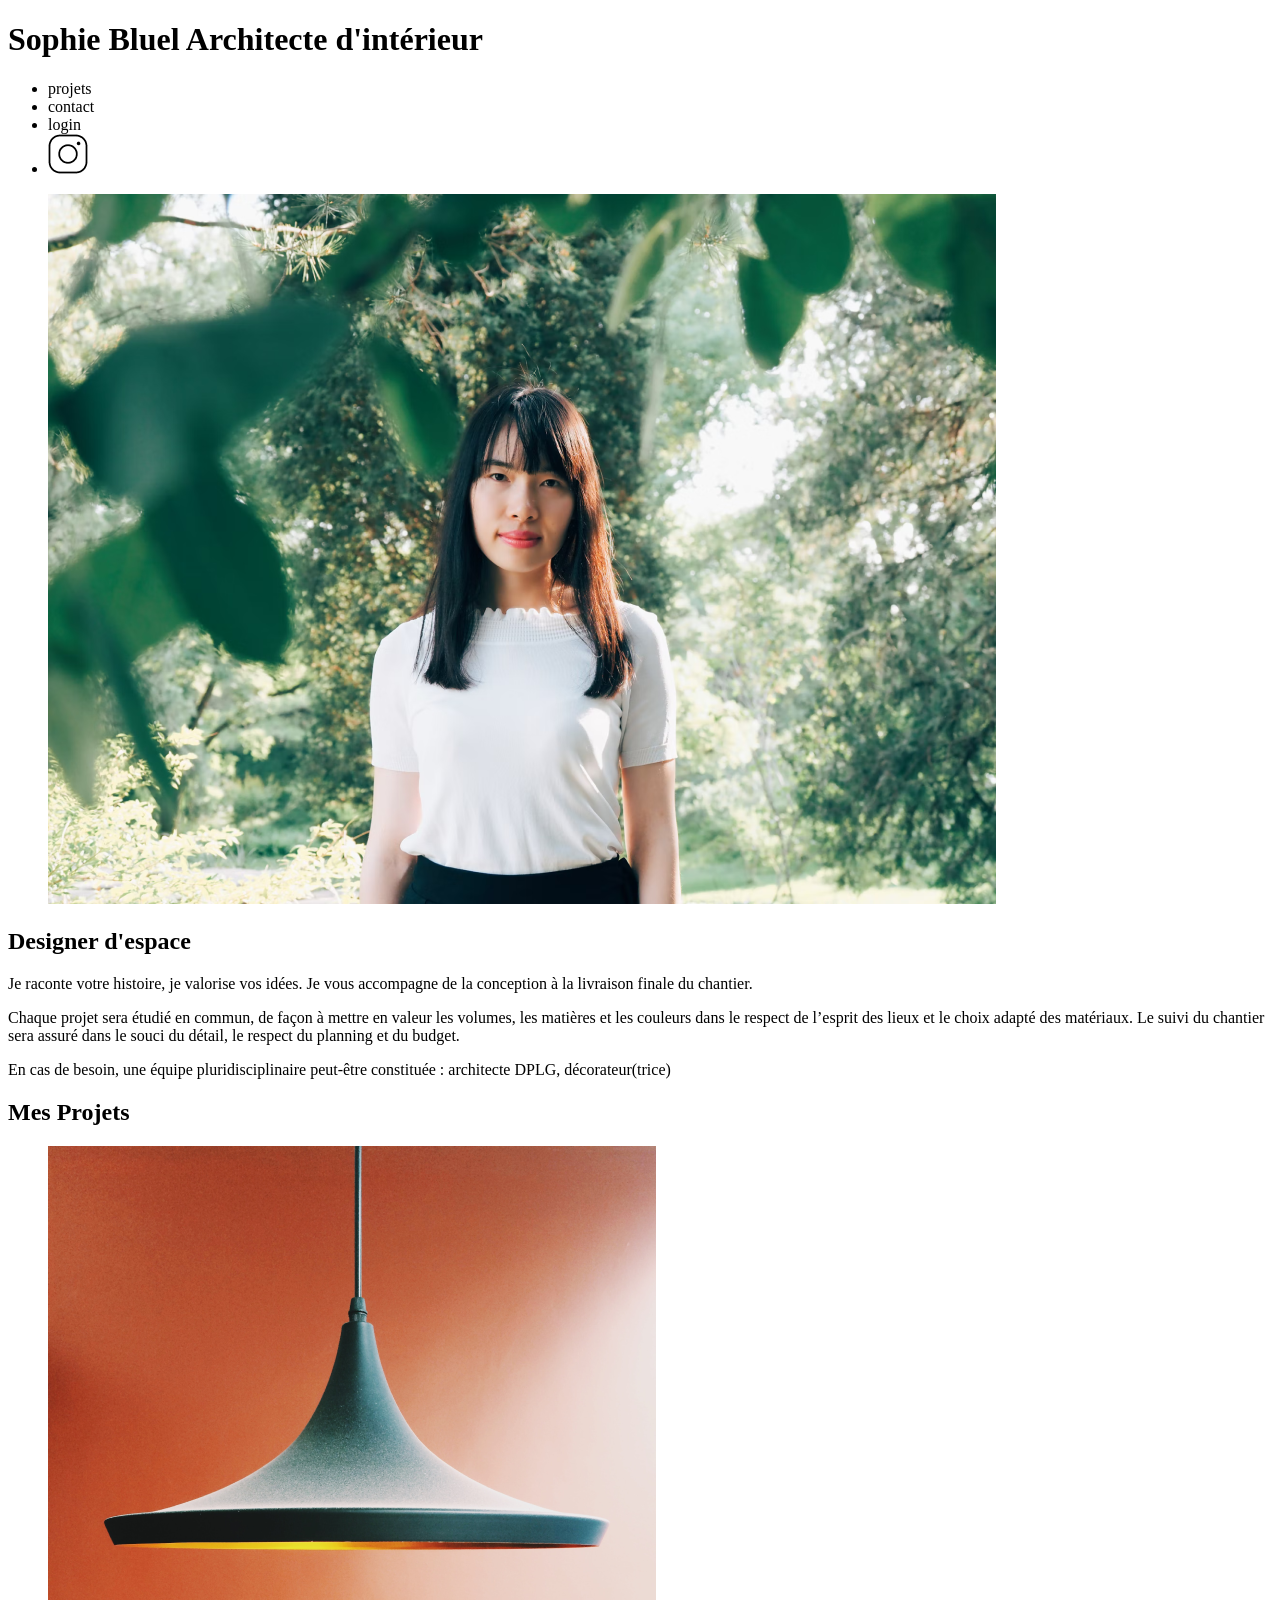
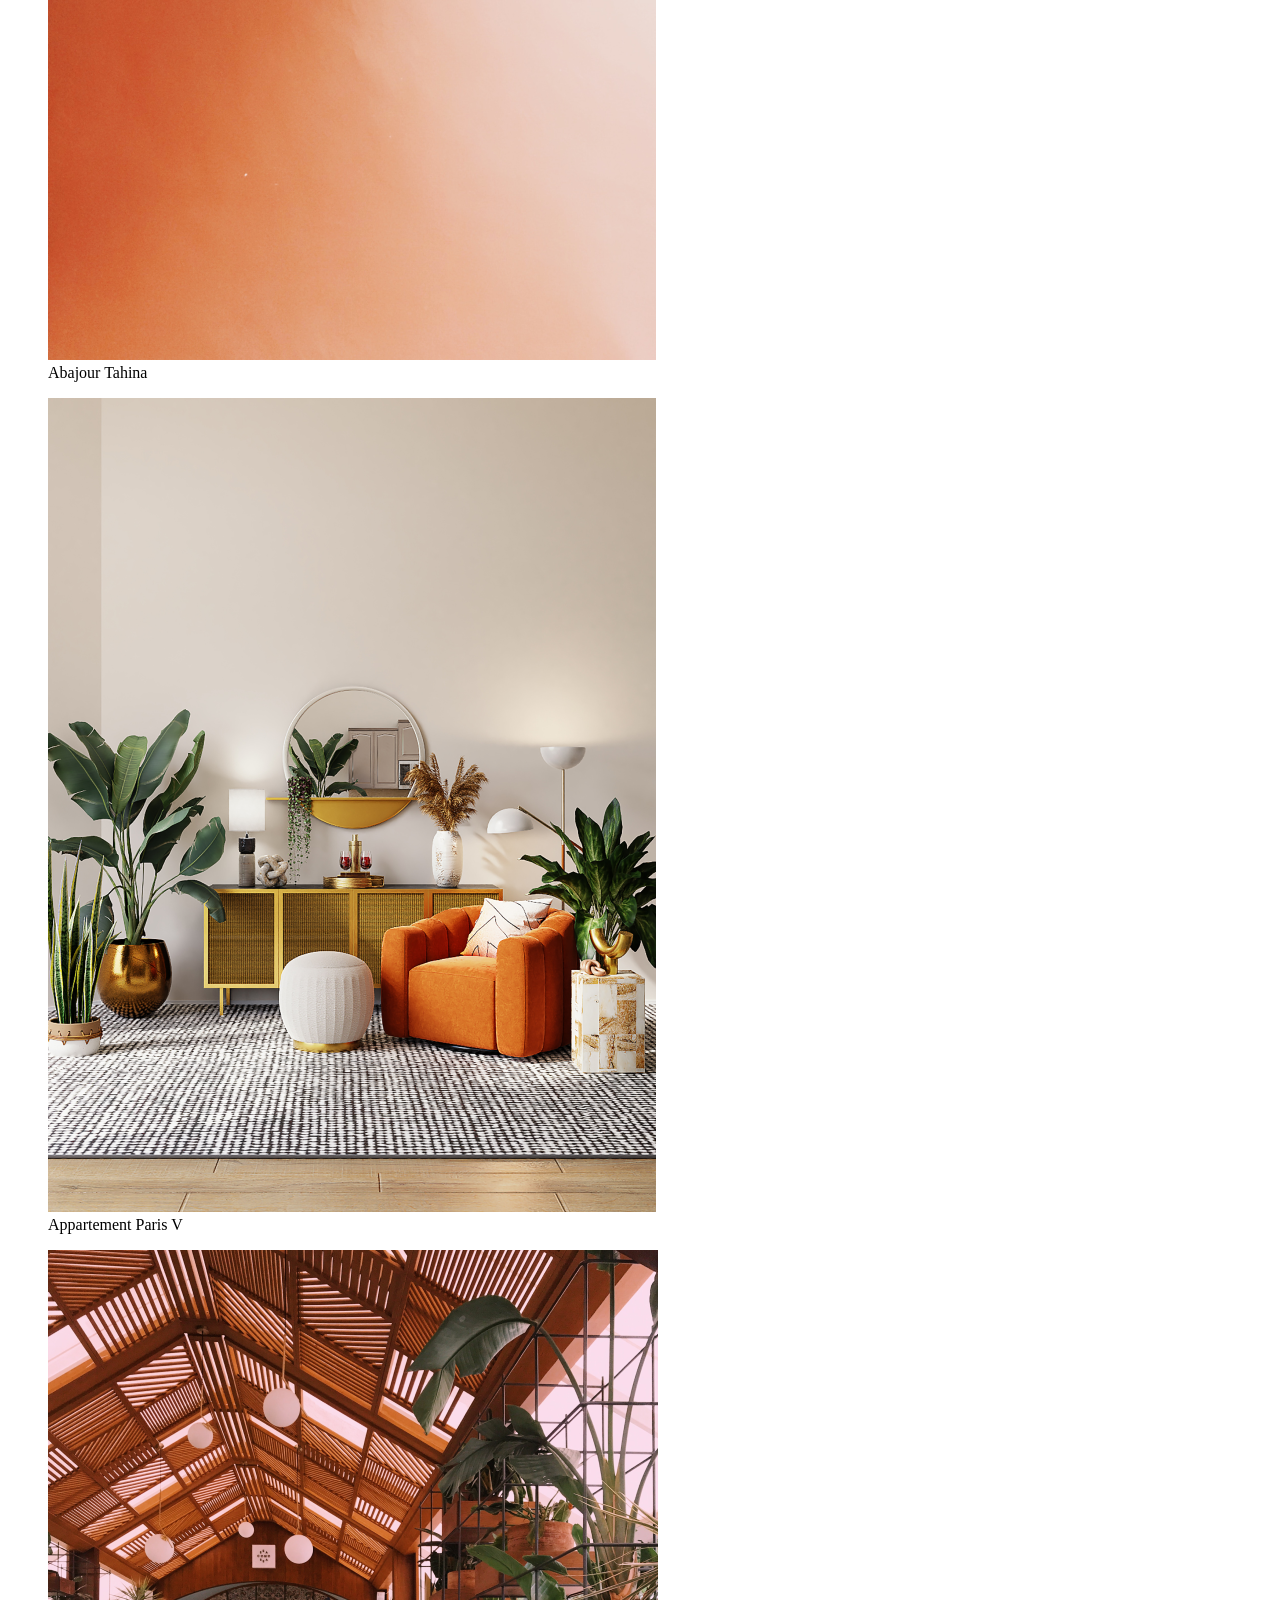
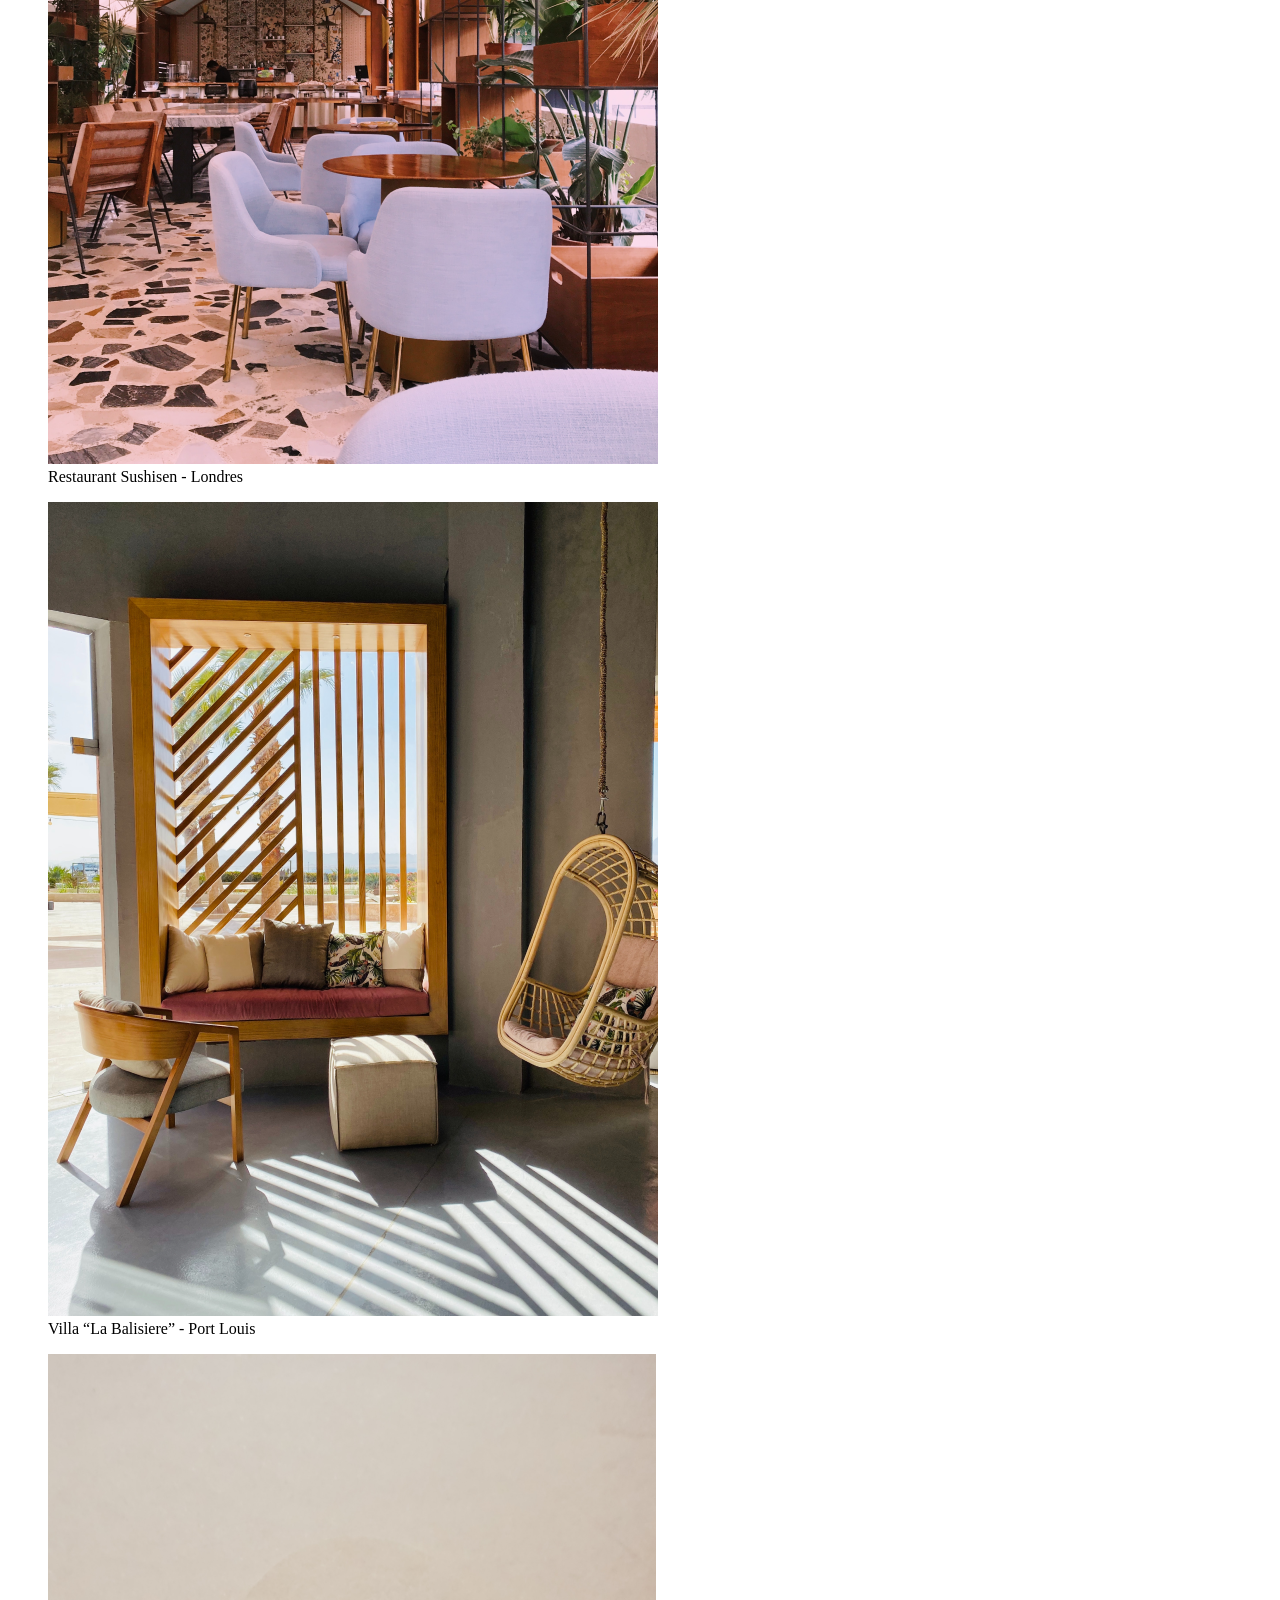
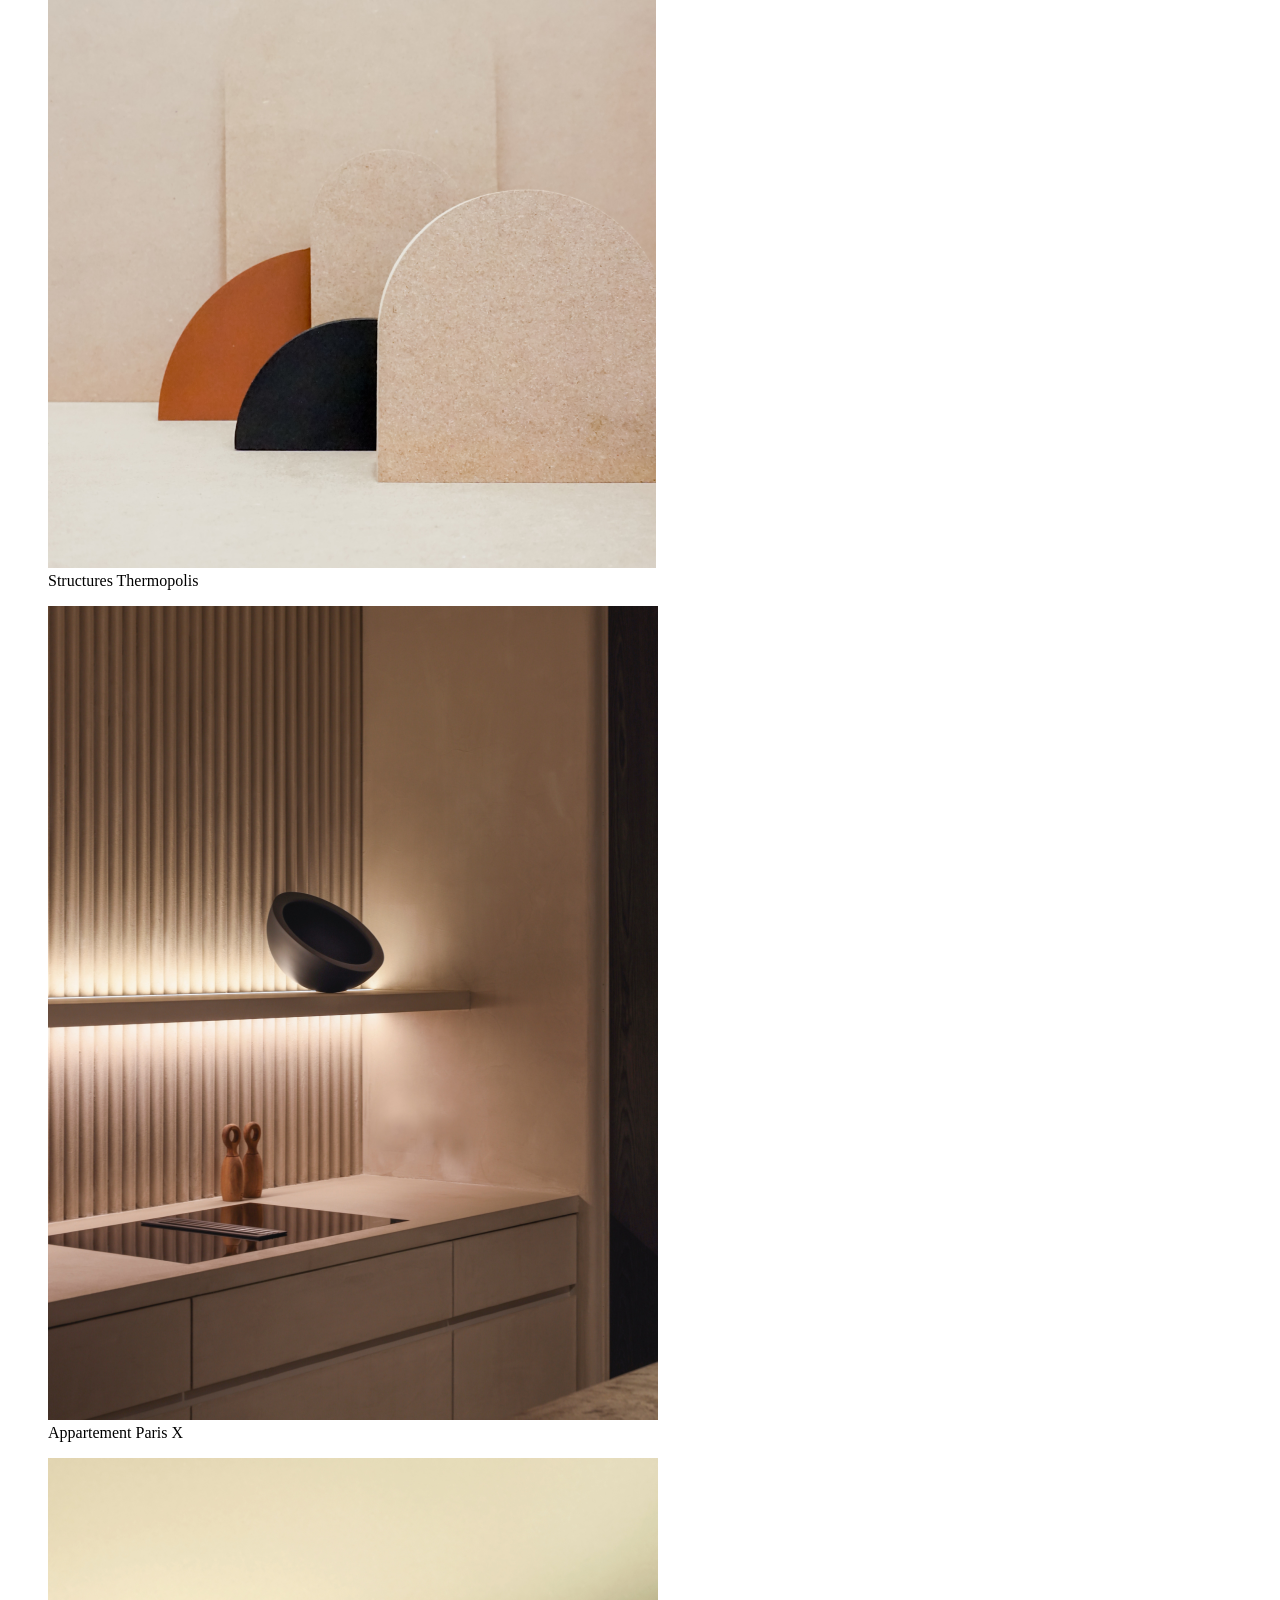
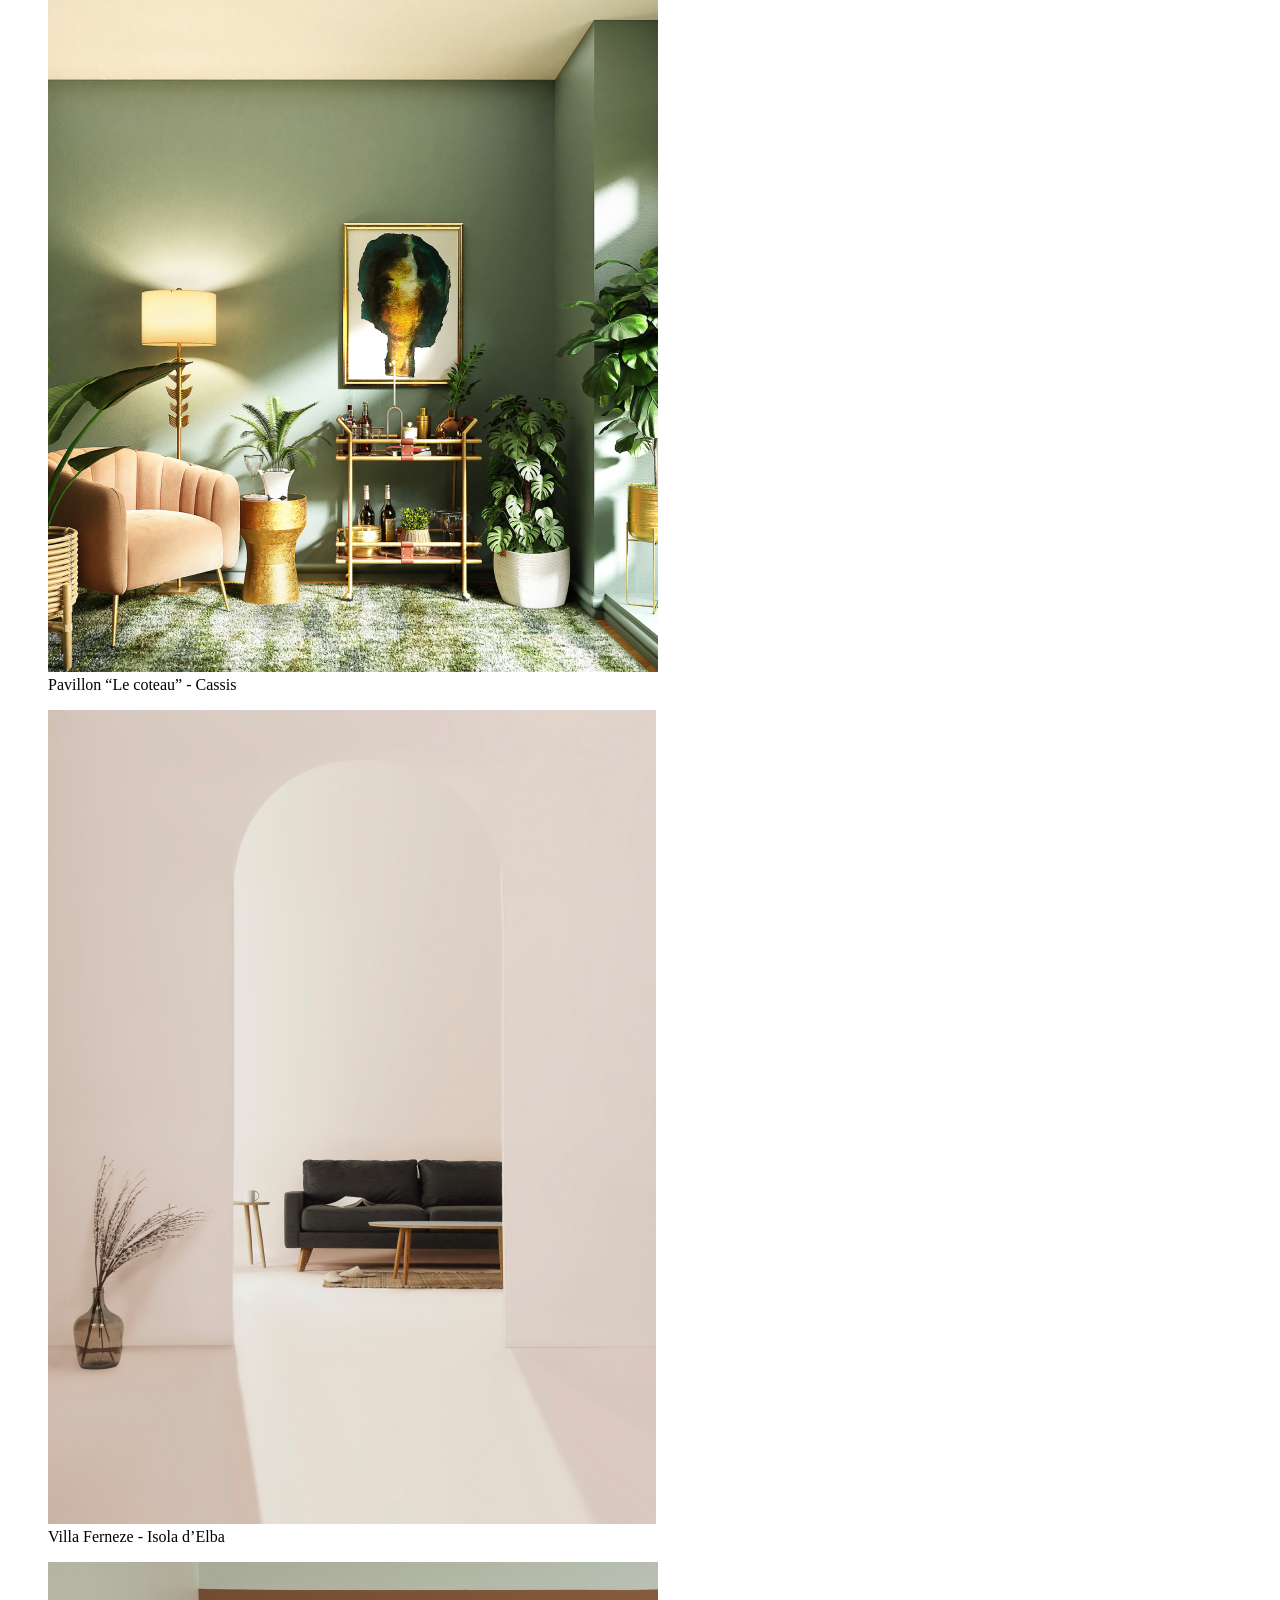
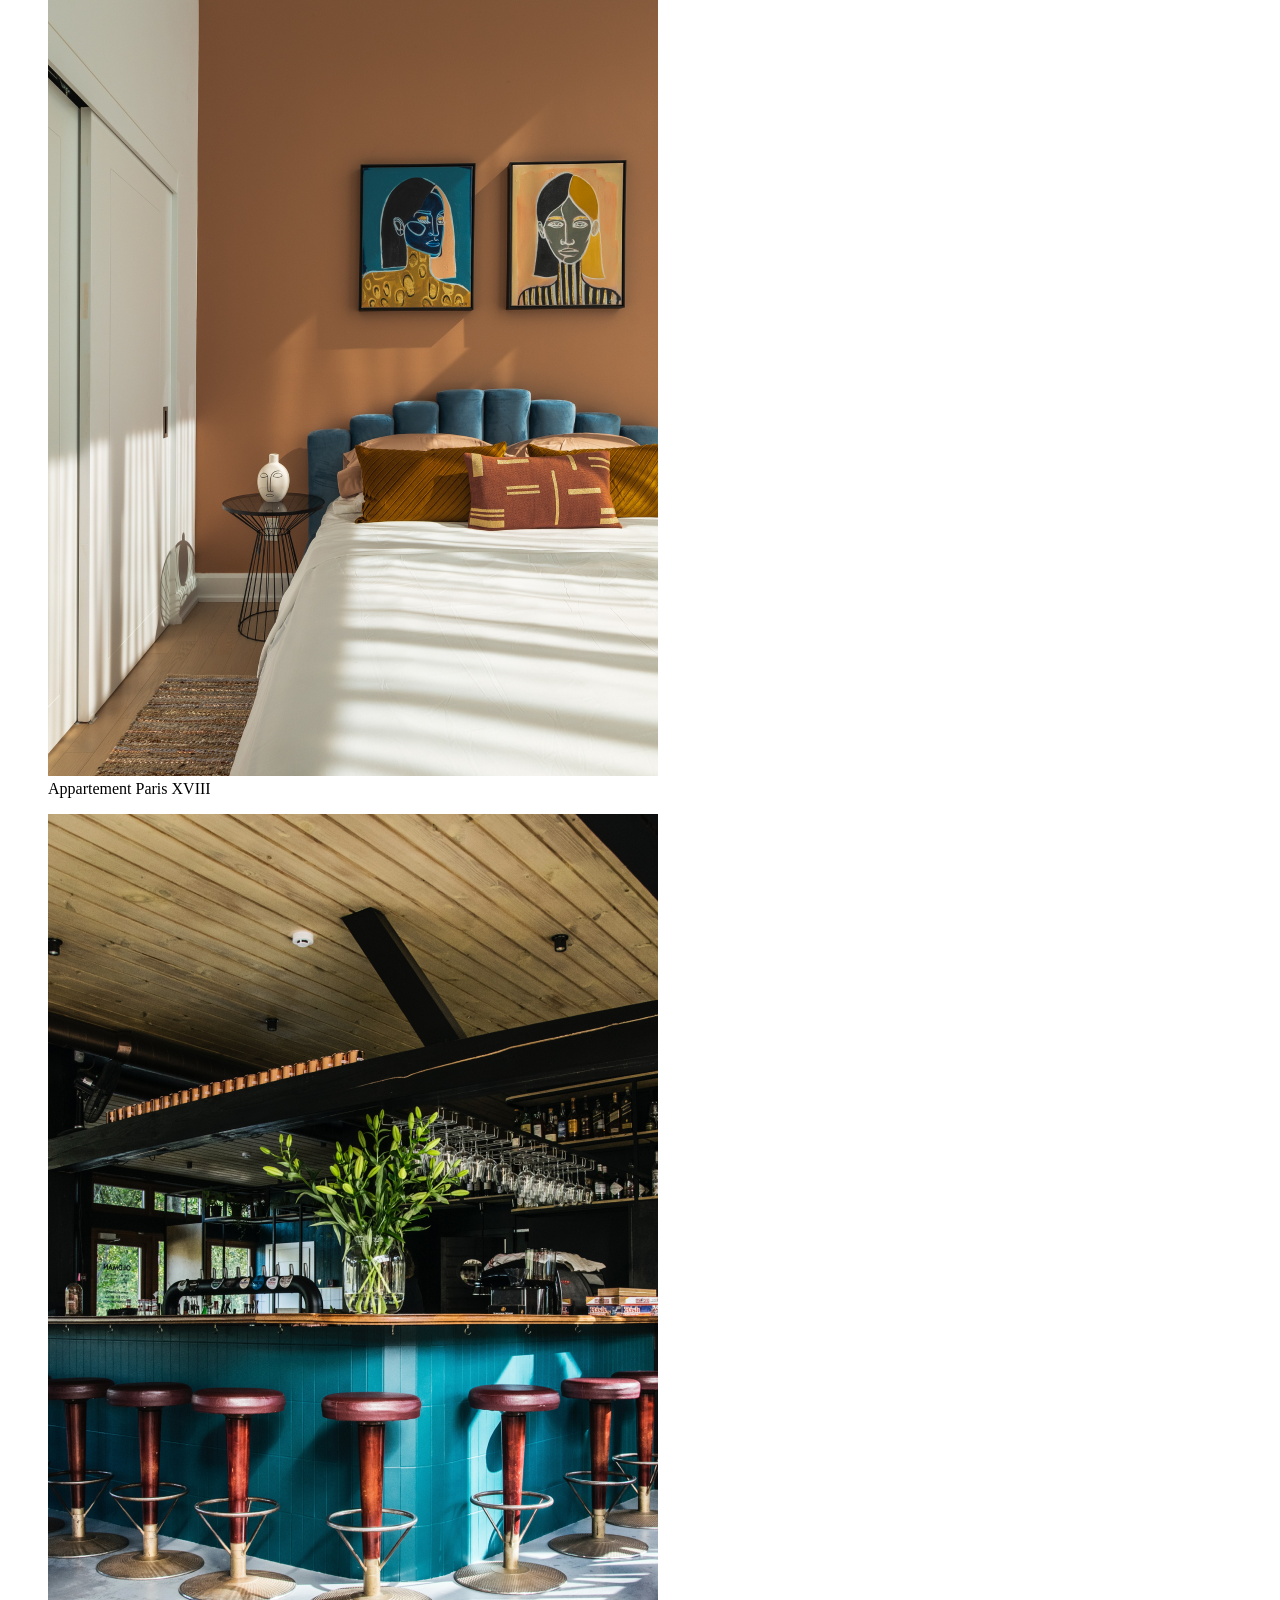
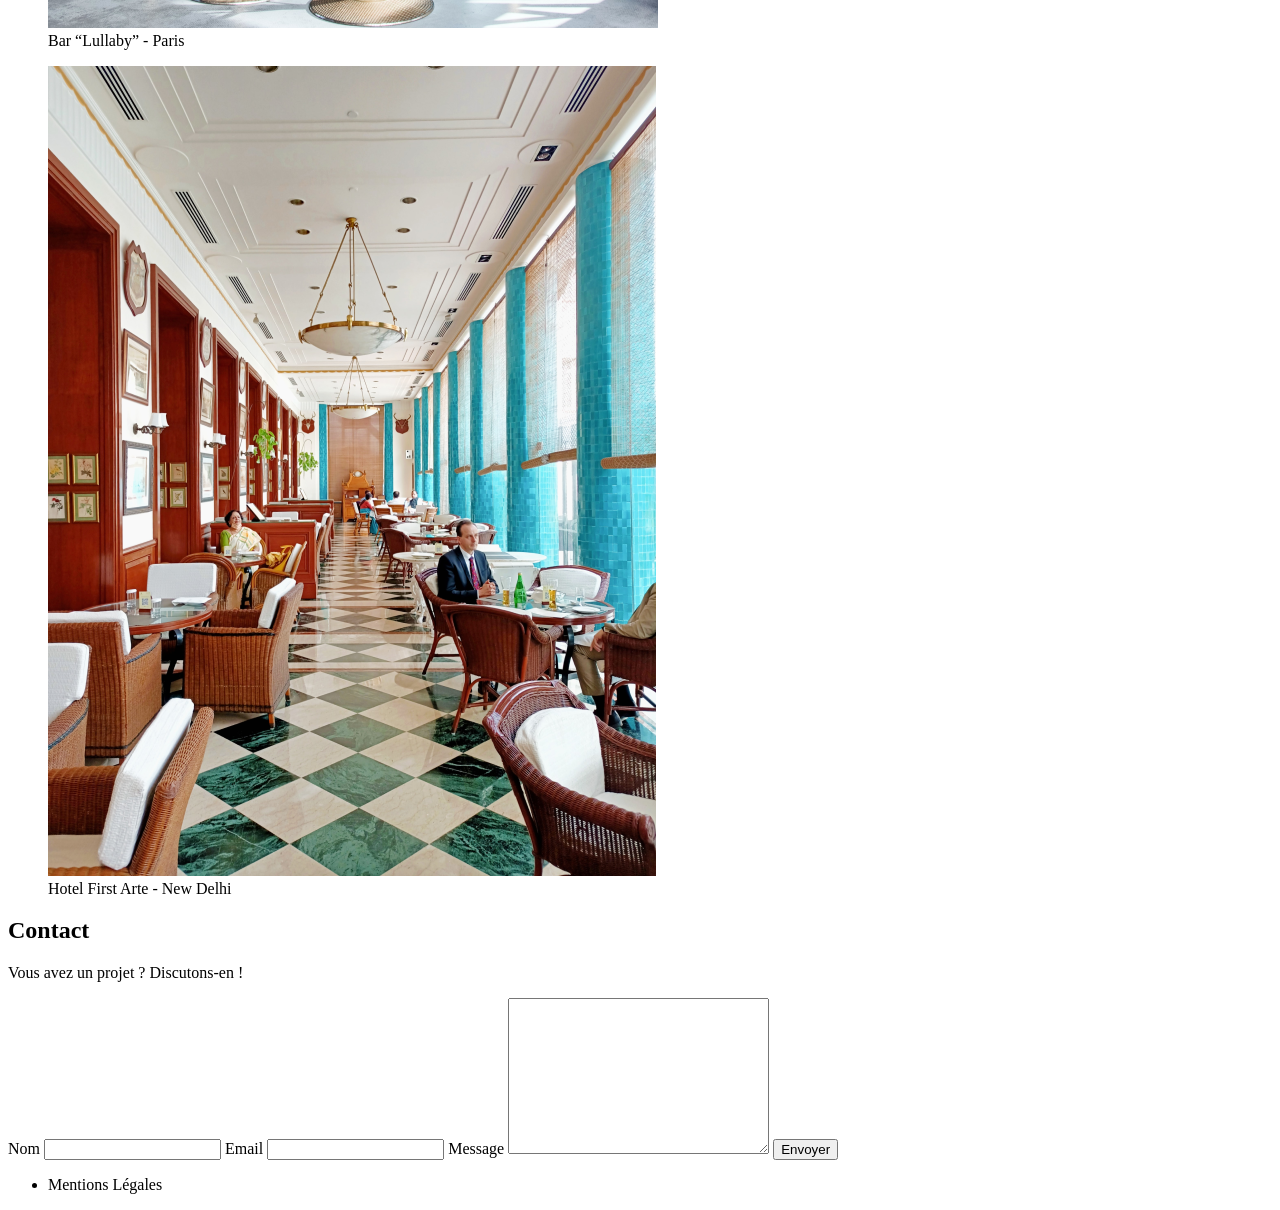
==== FrontEnd/index.html @ 72971ce8 "Added base folder" ====
<!DOCTYPE html>
<html lang="fr">
<head>
	<meta charset="UTF-8">
	<title>Sophie Bluel - Architecte d'intérieur</title>
	<meta name="viewport" content="width=device-width, initial-scale=1.0">
	<link rel="preconnect" href="https://fonts.googleapis.com">
	<link rel="preconnect" href="https://fonts.gstatic.com" crossorigin>
	<link href="https://fonts.googleapis.com/css2?family=Syne:wght@700;800&family=Work+Sans&display=swap" rel="stylesheet">
	<meta name="description" content="">
	<link rel="stylesheet" href="./assets/style.css">
</head>
<body>
<header>
	<h1>Sophie Bluel <span>Architecte d'intérieur</span></h1>
	<nav>
		<ul>
			<li>projets</li>
			<li>contact</li>
			<li>login</li>
			<li><img src="./assets/icons/instagram.png" alt="Instagram"></li>
		</ul>
	</nav>
</header>
<main>
	<section id="introduction">
		<figure>
			<img src="./assets/images/sophie-bluel.png" alt="">
		</figure>
		<article>
			<h2>Designer d'espace</h2>
			<p>Je raconte votre histoire, je valorise vos idées. Je vous accompagne de la conception à la livraison finale du chantier.</p>
			<p>Chaque projet sera étudié en commun, de façon à mettre en valeur les volumes, les matières et les couleurs dans le respect de l’esprit des lieux et le choix adapté des matériaux. Le suivi du chantier sera assuré dans le souci du détail, le respect du planning et du budget.</p>
			<p>En cas de besoin, une équipe pluridisciplinaire peut-être constituée : architecte DPLG, décorateur(trice)</p>
		</article>
	</section>
	<section id="portfolio">
		<h2>Mes Projets</h2>
		<div class="gallery">
			<figure>
				<img src="assets/images/abajour-tahina.png" alt="Abajour Tahina">
				<figcaption>Abajour Tahina</figcaption>
			</figure>
			<figure>
				<img src="assets/images/appartement-paris-v.png" alt="Appartement Paris V">
				<figcaption>Appartement Paris V</figcaption>
			</figure>
			<figure>
				<img src="assets/images/restaurant-sushisen-londres.png" alt="Restaurant Sushisen - Londres">
				<figcaption>Restaurant Sushisen - Londres</figcaption>
			</figure>
			<figure>
				<img src="assets/images/la-balisiere.png" alt="Villa “La Balisiere” - Port Louis">
				<figcaption>Villa “La Balisiere” - Port Louis</figcaption>
			</figure>
			<figure>
				<img src="assets/images/structures-thermopolis.png" alt="Structures Thermopolis">
				<figcaption>Structures Thermopolis</figcaption>
			</figure>
			<figure>
				<img src="assets/images/appartement-paris-x.png" alt="Appartement Paris X">
				<figcaption>Appartement Paris X</figcaption>
			</figure>
			<figure>
				<img src="assets/images/le-coteau-cassis.png" alt="Pavillon “Le coteau” - Cassis">
				<figcaption>Pavillon “Le coteau” - Cassis</figcaption>
			</figure>
			<figure>
				<img src="assets/images/villa-ferneze.png" alt="Villa Ferneze - Isola d’Elba">
				<figcaption>Villa Ferneze - Isola d’Elba</figcaption>
			</figure>
			<figure>
				<img src="assets/images/appartement-paris-xviii.png" alt="Appartement Paris XVIII">
				<figcaption>Appartement Paris XVIII</figcaption>
			</figure>
			<figure>
				<img src="assets/images/bar-lullaby-paris.png" alt="Bar “Lullaby” - Paris">
				<figcaption>Bar “Lullaby” - Paris</figcaption>
			</figure>
			<figure>
				<img src="assets/images/hotel-first-arte-new-delhi.png" alt="Hotel First Arte - New Delhi">
				<figcaption>Hotel First Arte - New Delhi</figcaption>
			</figure>
		</div>
	</section>
	<section id="contact">
		<h2>Contact</h2>
		<p>Vous avez un projet ? Discutons-en !</p>
		<form action="#" method="post">
			<label for="name">Nom</label>
			<input type="text" name="name" id="name">
			<label for="email">Email</label>
			<input type="email" name="email" id="email">
			<label for="message">Message</label>
			<textarea name="message" id="message" cols="30" rows="10"></textarea>
			<input type="submit" value="Envoyer">
		</form>
	</section>
</main>

<footer>
	<nav>
		<ul>
			<li>Mentions Légales</li>
		</ul>
	</nav>
</footer>
</body>
</html>
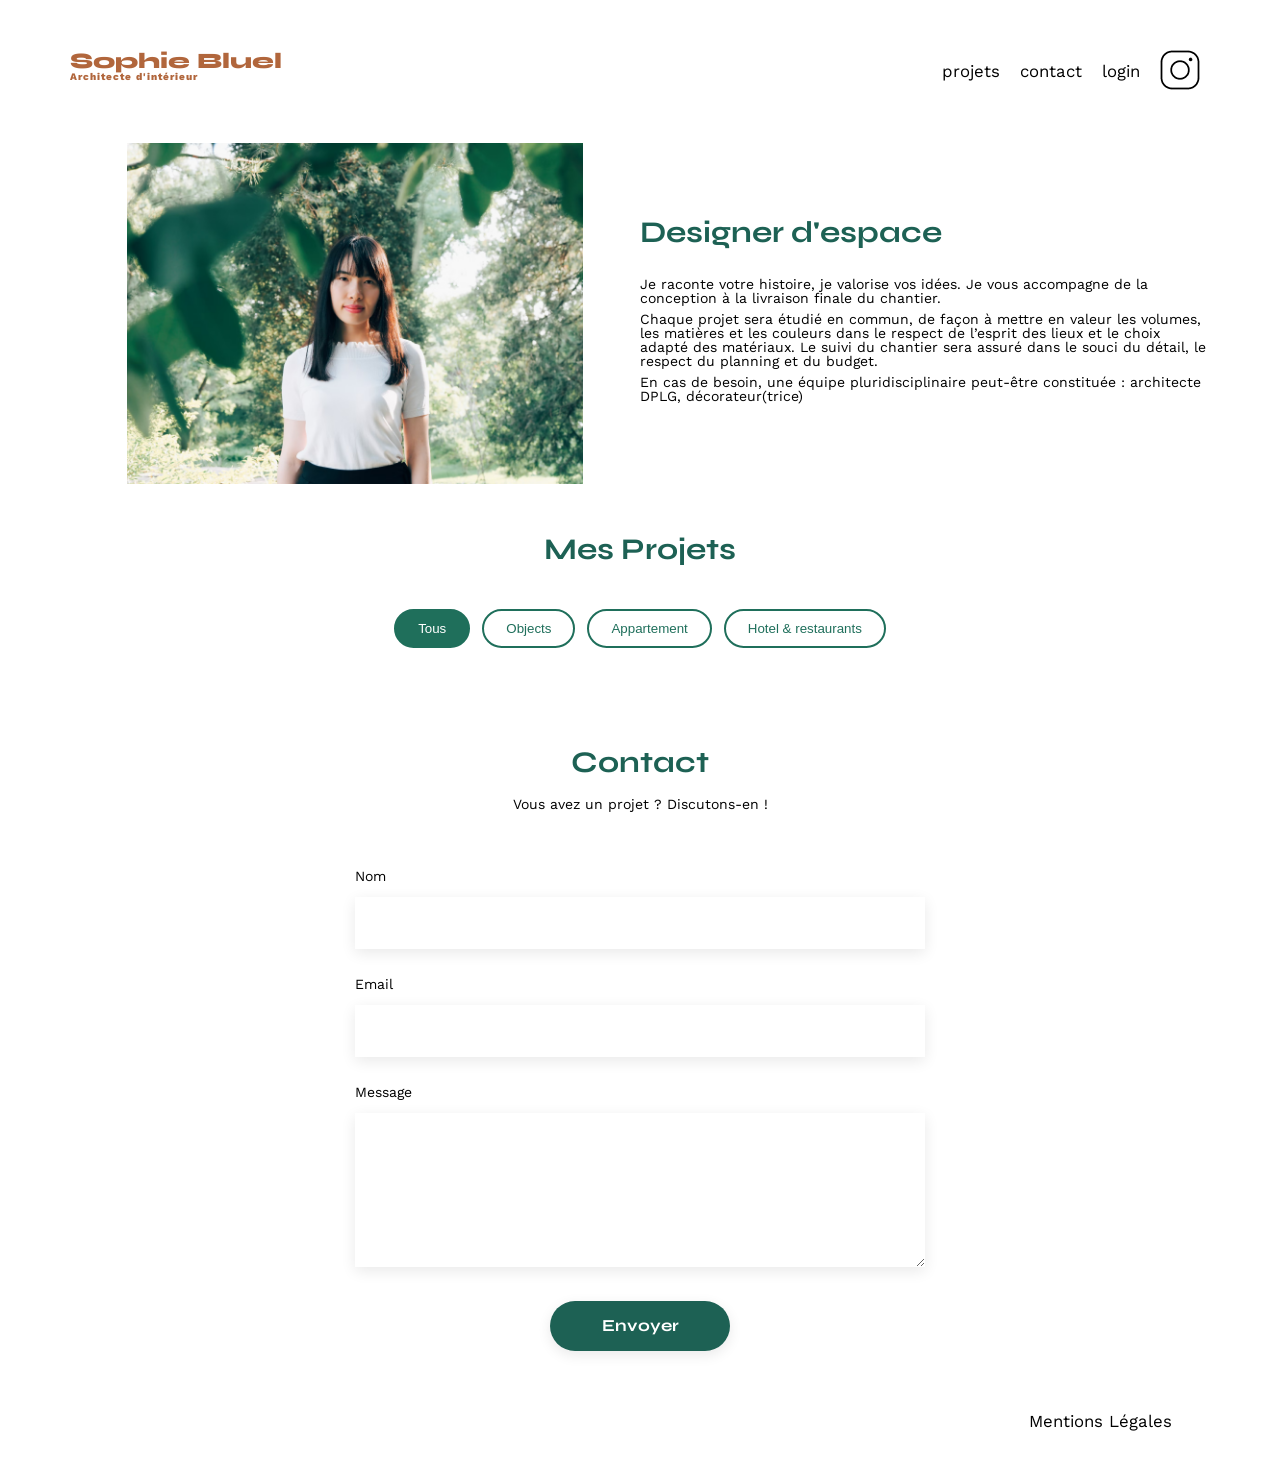
==== commit 0b8e6e3d: "Removed static projects" ====
--- a/FrontEnd/index.html
+++ b/FrontEnd/index.html
@@ -36,52 +36,13 @@
 	</section>
 	<section id="portfolio">
 		<h2>Mes Projets</h2>
-		<div class="gallery">
-			<figure>
-				<img src="assets/images/abajour-tahina.png" alt="Abajour Tahina">
-				<figcaption>Abajour Tahina</figcaption>
-			</figure>
-			<figure>
-				<img src="assets/images/appartement-paris-v.png" alt="Appartement Paris V">
-				<figcaption>Appartement Paris V</figcaption>
-			</figure>
-			<figure>
-				<img src="assets/images/restaurant-sushisen-londres.png" alt="Restaurant Sushisen - Londres">
-				<figcaption>Restaurant Sushisen - Londres</figcaption>
-			</figure>
-			<figure>
-				<img src="assets/images/la-balisiere.png" alt="Villa “La Balisiere” - Port Louis">
-				<figcaption>Villa “La Balisiere” - Port Louis</figcaption>
-			</figure>
-			<figure>
-				<img src="assets/images/structures-thermopolis.png" alt="Structures Thermopolis">
-				<figcaption>Structures Thermopolis</figcaption>
-			</figure>
-			<figure>
-				<img src="assets/images/appartement-paris-x.png" alt="Appartement Paris X">
-				<figcaption>Appartement Paris X</figcaption>
-			</figure>
-			<figure>
-				<img src="assets/images/le-coteau-cassis.png" alt="Pavillon “Le coteau” - Cassis">
-				<figcaption>Pavillon “Le coteau” - Cassis</figcaption>
-			</figure>
-			<figure>
-				<img src="assets/images/villa-ferneze.png" alt="Villa Ferneze - Isola d’Elba">
-				<figcaption>Villa Ferneze - Isola d’Elba</figcaption>
-			</figure>
-			<figure>
-				<img src="assets/images/appartement-paris-xviii.png" alt="Appartement Paris XVIII">
-				<figcaption>Appartement Paris XVIII</figcaption>
-			</figure>
-			<figure>
-				<img src="assets/images/bar-lullaby-paris.png" alt="Bar “Lullaby” - Paris">
-				<figcaption>Bar “Lullaby” - Paris</figcaption>
-			</figure>
-			<figure>
-				<img src="assets/images/hotel-first-arte-new-delhi.png" alt="Hotel First Arte - New Delhi">
-				<figcaption>Hotel First Arte - New Delhi</figcaption>
-			</figure>
+		<div class="filters">
+			<button class="filter-btn active">Tous</button>
+			<button class="filter-btn">Objects</button>
+			<button class="filter-btn">Appartement</button>
+			<button class="filter-btn">Hotel & restaurants</button>
 		</div>
+		<div class="gallery"></div>
 	</section>
 	<section id="contact">
 		<h2>Contact</h2>
@@ -105,5 +66,6 @@
 		</ul>
 	</nav>
 </footer>
+<script src="main.js"></script>
 </body>
 </html>
--- a/FrontEnd/assets/style.css
+++ b/FrontEnd/assets/style.css
@@ -0,0 +1,217 @@
+/* http://meyerweb.com/eric/tools/css/reset/
+   v2.0 | 20110126
+   License: none (public domain)
+*/
+
+html, body, div, span, applet, object, iframe,
+h1, h2, h3, h4, h5, h6, p, blockquote, pre,
+a, abbr, acronym, address, big, cite, code,
+del, dfn, em, img, ins, kbd, q, s, samp,
+small, strike, strong, sub, sup, tt, var,
+b, u, i, center,
+dl, dt, dd, ol, ul, li,
+fieldset, form, label, legend,
+table, caption, tbody, tfoot, thead, tr, th, td,
+article, aside, canvas, details, embed,
+figure, figcaption, footer, header, hgroup,
+menu, nav, output, ruby, section, summary,
+time, mark, audio, video {
+	margin: 0;
+	padding: 0;
+	border: 0;
+	font-size: 100%;
+	font: inherit;
+	vertical-align: baseline;
+}
+/* HTML5 display-role reset for older browsers */
+article, aside, details, figcaption, figure,
+footer, header, hgroup, menu, nav, section {
+	display: block;
+}
+body {
+	line-height: 1;
+}
+ol, ul {
+	list-style: none;
+}
+blockquote, q {
+	quotes: none;
+}
+blockquote:before, blockquote:after,
+q:before, q:after {
+	content: '';
+	content: none;
+}
+table {
+	border-collapse: collapse;
+	border-spacing: 0;
+}
+/** end reset css**/
+body {
+	max-width: 1140px;
+	margin:auto;
+	font-family: 'Work Sans' ;
+	font-size: 14px;
+}
+header {
+	display: flex;
+	justify-content: space-between;
+	margin: 50px 0
+}
+section {
+	margin: 50px 0
+}
+
+h1{
+	display: flex;
+	flex-direction: column;
+	font-family: 'Syne';
+	font-size: 22px;
+	font-weight: 800;
+	color: #B1663C
+}
+
+h1 > span {
+	font-family: 'Work Sans';
+	font-size:10px;
+	letter-spacing: 0.1em;
+;
+}
+
+h2{
+	font-family: 'Syne';
+	font-weight: 700;
+	font-size: 30px;
+	color: #1D6154
+}
+nav ul {
+	display: flex;
+	align-items: center;
+	list-style-type: none;
+
+}
+nav li {
+	padding: 0 10px;
+	font-size: 1.2em;
+}
+
+li:hover {
+	color: #B1663C;
+}
+#introduction {
+	display: flex;
+	align-items: center;
+}
+#introduction figure {
+	flex: 1
+}
+#introduction img {
+	display: block;
+	margin: auto;
+	width: 80%;
+}
+
+#introduction article {
+	flex: 1
+}
+#introduction h2 {
+	margin-bottom: 1em;
+}
+
+#introduction p {
+	margin-bottom: 0.5em;
+}
+#portfolio h2 {
+	text-align: center;
+	margin-bottom: 1.5em;
+}
+
+.filters {
+	display: flex;
+	gap: 12px;
+	justify-content: center;
+	margin-bottom: 3.5em;
+}
+
+.filter-btn {
+  padding: 10px 22px;
+  border-radius: 999px;
+  border: 2px solid #1f6f5b;
+  background: transparent;
+  color: #1f6f5b;
+  font-weight: 500;
+  cursor: pointer;
+  transition: all 0.25s ease;
+}
+
+.filter-btn:hover {
+  background: #1f6f5b;
+  color: #fff;
+}
+
+.filter-btn.active {
+  background: #1f6f5b;
+  color: #fff;
+}
+
+.gallery {
+	width: 100%;
+	display: grid;
+	grid-template-columns: 1fr 1fr 1fr;
+	grid-column-gap: 20px;
+	grid-row-gap: 20px;
+}
+
+.gallery img {
+	width: 100%;
+
+}
+#contact {
+	width: 50%;
+margin: auto;
+}
+#contact > * {
+	text-align: center;
+
+}
+#contact h2{
+	margin-bottom: 20px;
+}
+#contact form {
+	text-align: left;
+	margin-top:30px;
+	display: flex;
+	flex-direction: column;
+}
+
+#contact input {
+	height: 50px;
+	font-size: 1.2em;
+	border: none;
+	box-shadow: 0px 4px 14px rgba(0, 0, 0, 0.09);
+}
+#contact label {
+	margin: 2em 0 1em 0;
+}
+#contact textarea {
+	border: none;
+	box-shadow: 0px 4px 14px rgba(0, 0, 0, 0.09);
+}
+
+input[type="submit"]{
+	font-family: 'Syne';
+	font-weight: 700;
+	color: white;
+	background-color: #1D6154;
+	margin : 2em auto ;
+	width: 180px;
+	text-align: center;
+	border-radius: 60px ;
+}
+
+footer nav ul {
+	display: flex;
+	justify-content: flex-end;
+	margin: 2em
+}
+
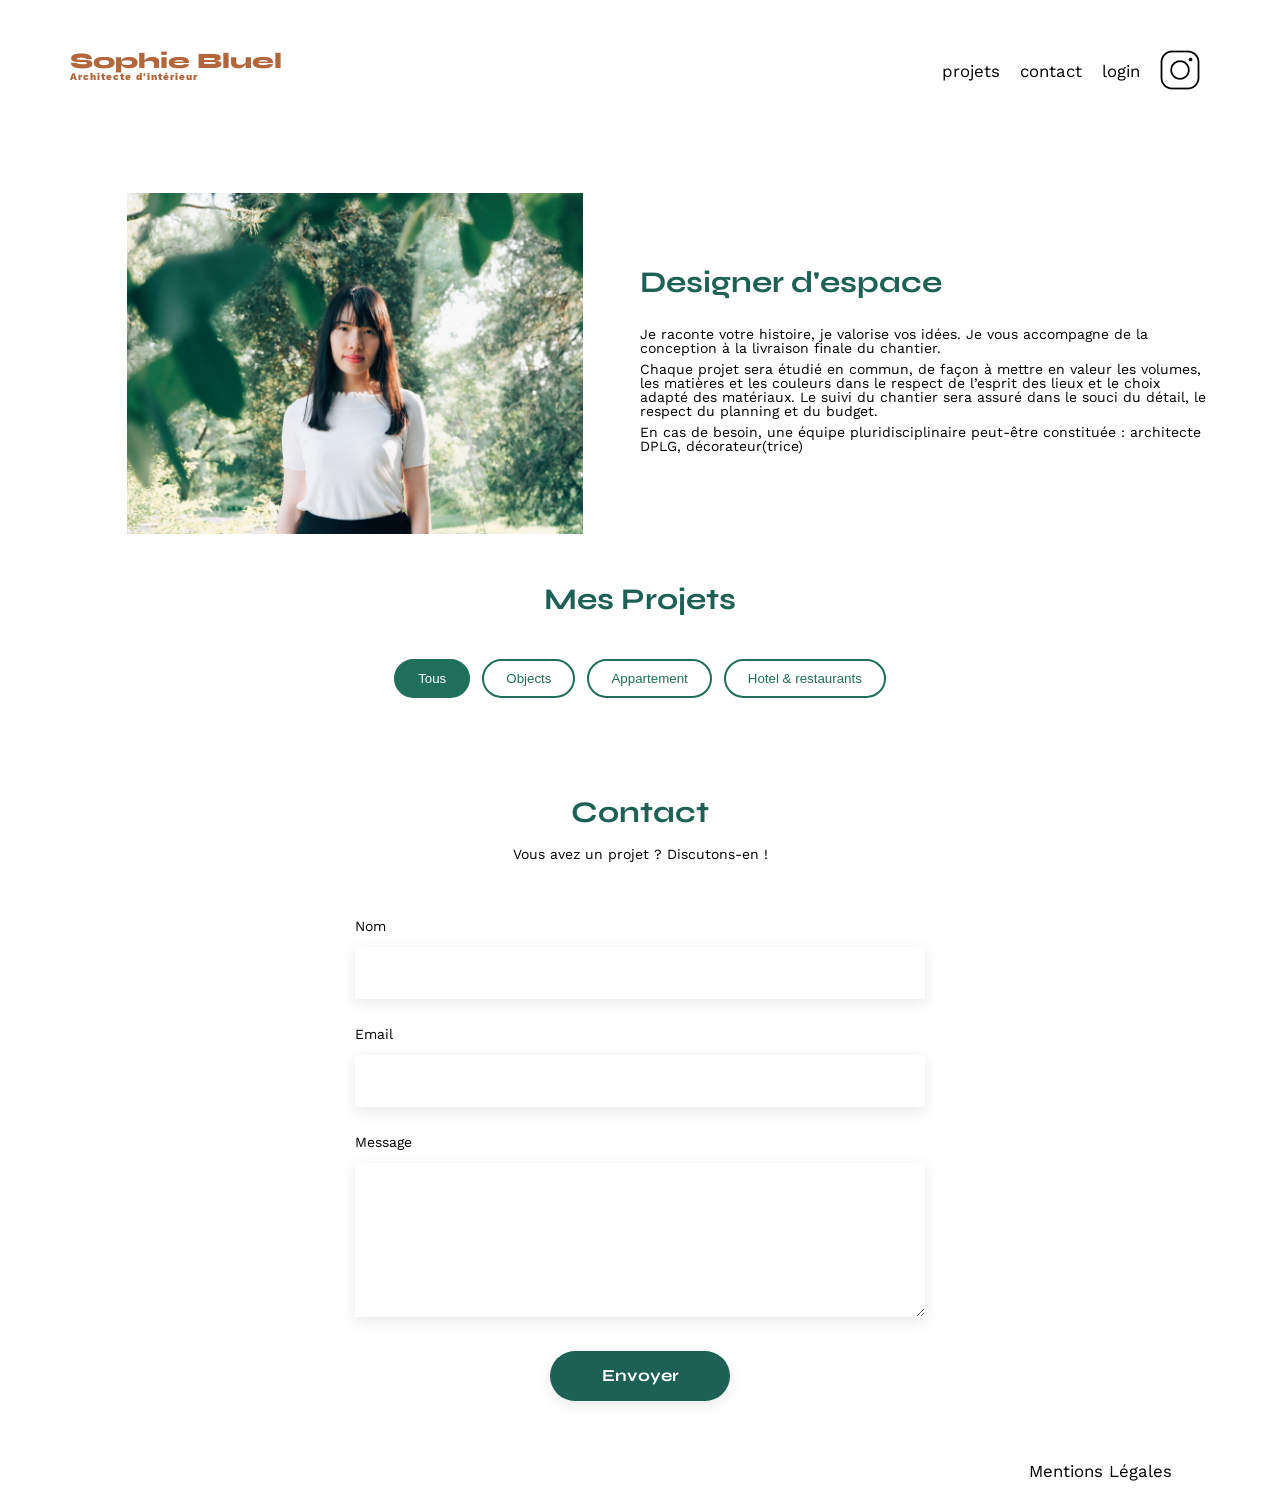
==== commit 69f0ce6a: "Created the login page in html css" ====
--- a/FrontEnd/index.html
+++ b/FrontEnd/index.html
@@ -1,71 +1,79 @@
 <!DOCTYPE html>
 <html lang="fr">
+
 <head>
 	<meta charset="UTF-8">
 	<title>Sophie Bluel - Architecte d'intérieur</title>
 	<meta name="viewport" content="width=device-width, initial-scale=1.0">
 	<link rel="preconnect" href="https://fonts.googleapis.com">
 	<link rel="preconnect" href="https://fonts.gstatic.com" crossorigin>
-	<link href="https://fonts.googleapis.com/css2?family=Syne:wght@700;800&family=Work+Sans&display=swap" rel="stylesheet">
+	<link href="https://fonts.googleapis.com/css2?family=Syne:wght@700;800&family=Work+Sans&display=swap"
+		rel="stylesheet">
 	<meta name="description" content="">
 	<link rel="stylesheet" href="./assets/style.css">
 </head>
+
 <body>
-<header>
-	<h1>Sophie Bluel <span>Architecte d'intérieur</span></h1>
-	<nav>
-		<ul>
-			<li>projets</li>
-			<li>contact</li>
-			<li>login</li>
-			<li><img src="./assets/icons/instagram.png" alt="Instagram"></li>
-		</ul>
-	</nav>
-</header>
-<main>
-	<section id="introduction">
-		<figure>
-			<img src="./assets/images/sophie-bluel.png" alt="">
-		</figure>
-		<article>
-			<h2>Designer d'espace</h2>
-			<p>Je raconte votre histoire, je valorise vos idées. Je vous accompagne de la conception à la livraison finale du chantier.</p>
-			<p>Chaque projet sera étudié en commun, de façon à mettre en valeur les volumes, les matières et les couleurs dans le respect de l’esprit des lieux et le choix adapté des matériaux. Le suivi du chantier sera assuré dans le souci du détail, le respect du planning et du budget.</p>
-			<p>En cas de besoin, une équipe pluridisciplinaire peut-être constituée : architecte DPLG, décorateur(trice)</p>
-		</article>
-	</section>
-	<section id="portfolio">
-		<h2>Mes Projets</h2>
-		<div class="filters">
-			<button class="filter-btn active">Tous</button>
-			<button class="filter-btn">Objects</button>
-			<button class="filter-btn">Appartement</button>
-			<button class="filter-btn">Hotel & restaurants</button>
-		</div>
-		<div class="gallery"></div>
-	</section>
-	<section id="contact">
-		<h2>Contact</h2>
-		<p>Vous avez un projet ? Discutons-en !</p>
-		<form action="#" method="post">
-			<label for="name">Nom</label>
-			<input type="text" name="name" id="name">
-			<label for="email">Email</label>
-			<input type="email" name="email" id="email">
-			<label for="message">Message</label>
-			<textarea name="message" id="message" cols="30" rows="10"></textarea>
-			<input type="submit" value="Envoyer">
-		</form>
-	</section>
-</main>
+	<header>
+		<h1>Sophie Bluel <span>Architecte d'intérieur</span></h1>
+		<nav>
+			<ul>
+				<li>projets</li>
+				<li>contact</li>
+				<li><a href="login.html">login</a></li>
+				<li><img src="./assets/icons/instagram.png" alt="Instagram"></li>
+			</ul>
+		</nav>
+	</header>
+	<main>
+		<section id="introduction">
+			<figure>
+				<img src="./assets/images/sophie-bluel.png" alt="">
+			</figure>
+			<article>
+				<h2>Designer d'espace</h2>
+				<p>Je raconte votre histoire, je valorise vos idées. Je vous accompagne de la conception à la livraison
+					finale du chantier.</p>
+				<p>Chaque projet sera étudié en commun, de façon à mettre en valeur les volumes, les matières et les
+					couleurs dans le respect de l’esprit des lieux et le choix adapté des matériaux. Le suivi du
+					chantier sera assuré dans le souci du détail, le respect du planning et du budget.</p>
+				<p>En cas de besoin, une équipe pluridisciplinaire peut-être constituée : architecte DPLG,
+					décorateur(trice)</p>
+			</article>
+		</section>
+		<section id="portfolio">
+			<h2>Mes Projets</h2>
+			<div class="filters">
+				<button class="filter-btn active">Tous</button>
+				<button class="filter-btn">Objects</button>
+				<button class="filter-btn">Appartement</button>
+				<button class="filter-btn">Hotel & restaurants</button>
+			</div>
+			<div class="gallery"></div>
+		</section>
+		<section id="contact">
+			<h2>Contact</h2>
+			<p>Vous avez un projet ? Discutons-en !</p>
+			<form action="#" method="post">
+				<label for="name">Nom</label>
+				<input type="text" name="name" id="name">
+				<label for="email">Email</label>
+				<input type="email" name="email" id="email">
+				<label for="message">Message</label>
+				<textarea name="message" id="message" cols="30" rows="10"></textarea>
+				<input type="submit" value="Envoyer">
+			</form>
+		</section>
+	</main>
 
-<footer>
-	<nav>
-		<ul>
-			<li>Mentions Légales</li>
-		</ul>
-	</nav>
-</footer>
-<script src="main.js"></script>
+	<footer>
+		<nav>
+			<ul>
+				<li>Mentions Légales</li>
+			</ul>
+		</nav>
+	</footer>
+	<script src="main.js"></script>
 </body>
-</html>
+
+</html>
--- a/FrontEnd/assets/style.css
+++ b/FrontEnd/assets/style.css
@@ -22,6 +22,7 @@
 	font-size: 100%;
 	font: inherit;
 	vertical-align: baseline;
+	text-decoration: none;
 }
 /* HTML5 display-role reset for older browsers */
 article, aside, details, figcaption, figure,
@@ -47,22 +48,32 @@
 	border-spacing: 0;
 }
 /** end reset css**/
+html, body {
+	height: 100%;
+}
+
 body {
 	max-width: 1140px;
-	margin:auto;
-	font-family: 'Work Sans' ;
+	margin: auto;
+	font-family: 'Work Sans';
 	font-size: 14px;
-}
+
+	min-height: 100vh;
+	display: flex;
+	flex-direction: column;
+}
+
 header {
 	display: flex;
 	justify-content: space-between;
 	margin: 50px 0
 }
+
 section {
 	margin: 50px 0
 }
 
-h1{
+h1 {
 	display: flex;
 	flex-direction: column;
 	font-family: 'Syne';
@@ -71,40 +82,51 @@
 	color: #B1663C
 }
 
-h1 > span {
+h1>span {
 	font-family: 'Work Sans';
-	font-size:10px;
+	font-size: 10px;
 	letter-spacing: 0.1em;
-;
-}
-
-h2{
+	;
+}
+
+h2 {
 	font-family: 'Syne';
 	font-weight: 700;
 	font-size: 30px;
 	color: #1D6154
 }
+
 nav ul {
 	display: flex;
 	align-items: center;
 	list-style-type: none;
 
 }
+
 nav li {
 	padding: 0 10px;
 	font-size: 1.2em;
 }
 
+nav a {
+	color: #000000;
+	transition: color 0.3s ease;
+}
+
+nav a:hover,
 li:hover {
 	color: #B1663C;
 }
+
 #introduction {
 	display: flex;
 	align-items: center;
 }
+
 #introduction figure {
 	flex: 1
 }
+
 #introduction img {
 	display: block;
 	margin: auto;
@@ -114,6 +136,7 @@
 #introduction article {
 	flex: 1
 }
+
 #introduction h2 {
 	margin-bottom: 1em;
 }
@@ -121,6 +144,7 @@
 #introduction p {
 	margin-bottom: 0.5em;
 }
+
 #portfolio h2 {
 	text-align: center;
 	margin-bottom: 1.5em;
@@ -134,24 +158,24 @@
 }
 
 .filter-btn {
-  padding: 10px 22px;
-  border-radius: 999px;
-  border: 2px solid #1f6f5b;
-  background: transparent;
-  color: #1f6f5b;
-  font-weight: 500;
-  cursor: pointer;
-  transition: all 0.25s ease;
+	padding: 10px 22px;
+	border-radius: 999px;
+	border: 2px solid #1f6f5b;
+	background: transparent;
+	color: #1f6f5b;
+	font-weight: 500;
+	cursor: pointer;
+	transition: all 0.25s ease;
 }
 
 .filter-btn:hover {
-  background: #1f6f5b;
-  color: #fff;
+	background: #1f6f5b;
+	color: #fff;
 }
 
 .filter-btn.active {
-  background: #1f6f5b;
-  color: #fff;
+	background: #1f6f5b;
+	color: #fff;
 }
 
 .gallery {
@@ -166,20 +190,24 @@
 	width: 100%;
 
 }
+
 #contact {
 	width: 50%;
-margin: auto;
-}
-#contact > * {
-	text-align: center;
-
-}
-#contact h2{
+	margin: auto;
+}
+
+#contact>* {
+	text-align: center;
+
+}
+
+#contact h2 {
 	margin-bottom: 20px;
 }
+
 #contact form {
 	text-align: left;
-	margin-top:30px;
+	margin-top: 30px;
 	display: flex;
 	flex-direction: column;
 }
@@ -190,23 +218,26 @@
 	border: none;
 	box-shadow: 0px 4px 14px rgba(0, 0, 0, 0.09);
 }
+
 #contact label {
 	margin: 2em 0 1em 0;
 }
+
 #contact textarea {
 	border: none;
 	box-shadow: 0px 4px 14px rgba(0, 0, 0, 0.09);
 }
 
-input[type="submit"]{
+input[type="submit"] {
 	font-family: 'Syne';
 	font-weight: 700;
 	color: white;
 	background-color: #1D6154;
-	margin : 2em auto ;
+	margin: 2em auto;
 	width: 180px;
 	text-align: center;
-	border-radius: 60px ;
+	border-radius: 60px;
+	cursor: pointer;
 }
 
 footer nav ul {
@@ -215,3 +246,59 @@
 	margin: 2em
 }
 
+main {
+	flex: 1;
+}
+
+/* login styles */
+#login {
+	padding-top: 7%;
+	width: 50%;
+	margin: auto;
+	text-align: left;
+}
+
+#login h2 {
+	margin-bottom: 20px;
+	text-align: center;
+	font-family: "Work Sans", sans-serif;
+	font-weight: 500;
+}
+
+#login form {
+	display: flex;
+	flex-direction: column;
+}
+
+#login label {
+	margin: 2em 0 1em 0;
+	color: #3D3D3D;
+}
+
+#login input {
+	height: 50px;
+	font-size: 1.2em;
+	border: none;
+	box-shadow: 0px 4px 14px rgba(0, 0, 0, 0.09);
+	transition: all 0.25s ease;
+}
+
+#login input:focus {
+	outline: none;
+	box-shadow: 0px 4px 14px rgba(0, 0, 0, 0.2);
+}
+
+#login a {
+	font-family: 'Syne';
+	font-weight: 700;
+	color: #3D3D3D;
+	text-decoration: underline;
+	margin: 2em auto;
+	width: 180px;
+	text-align: center;
+	transition: all 0.25s ease;
+}
+
+#login a:hover {
+	color: #B1663C;
+}
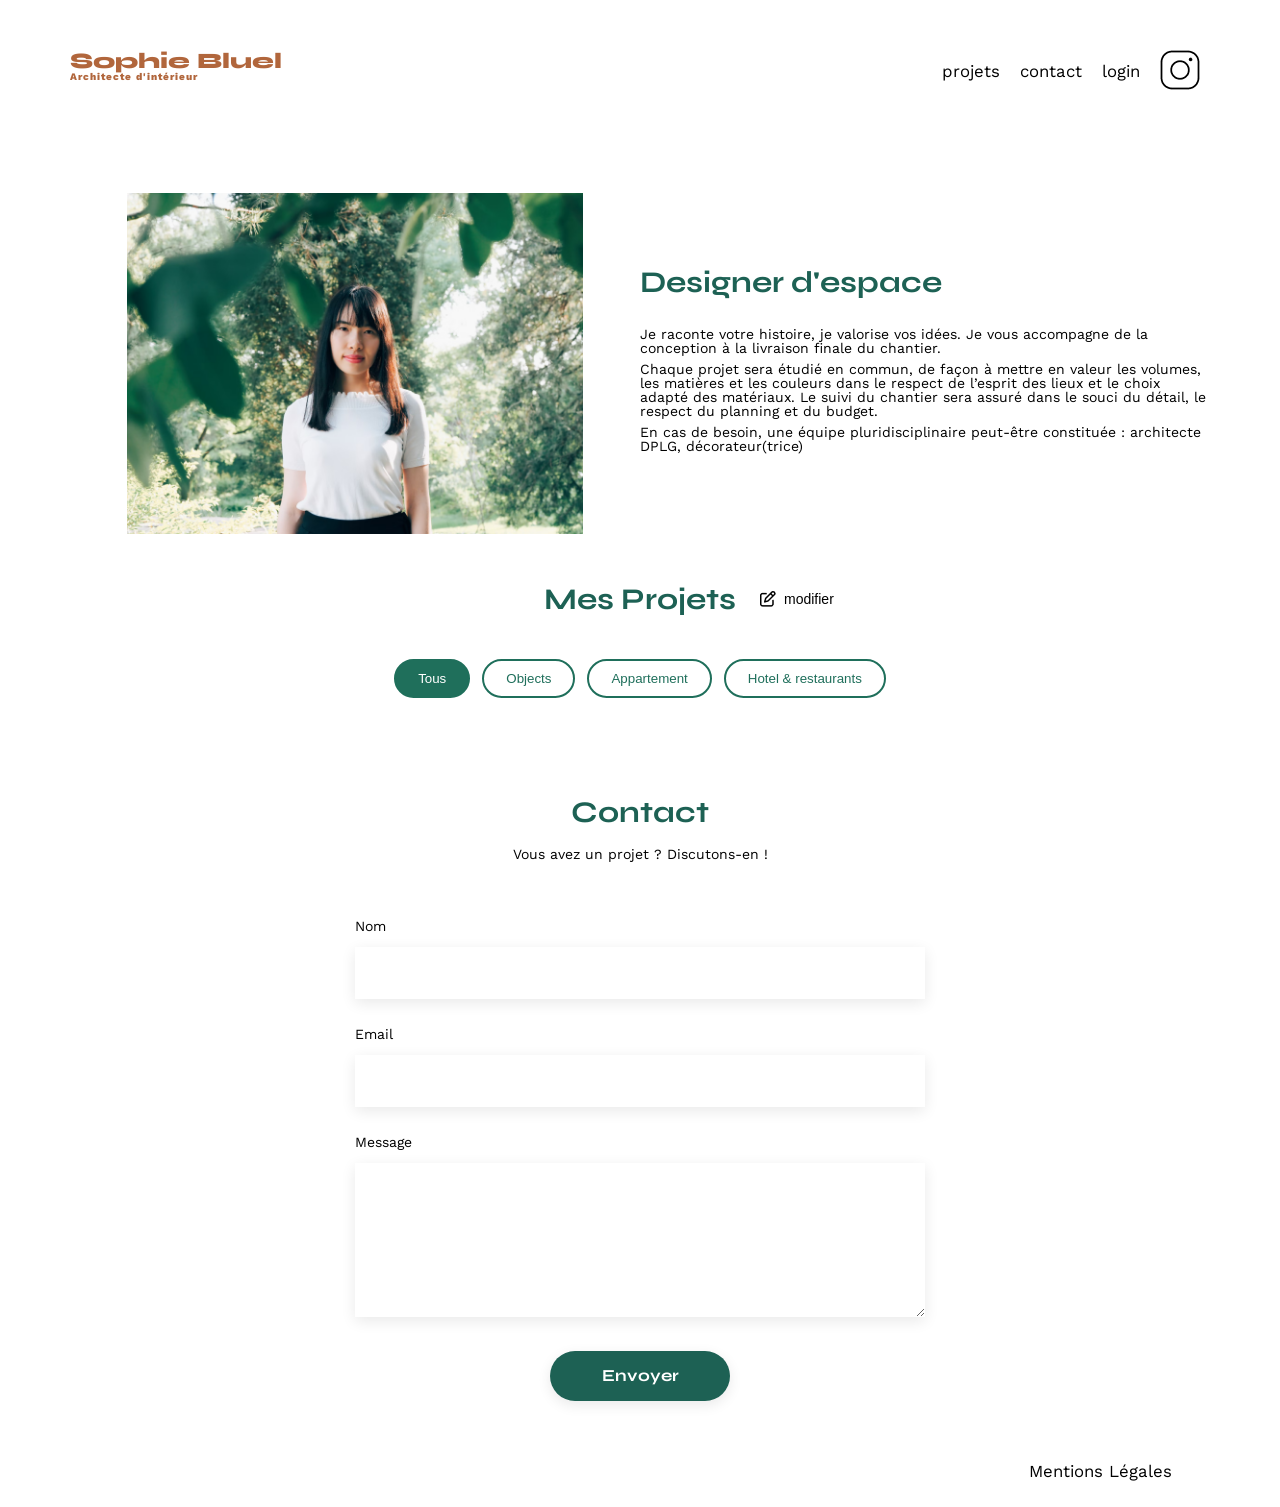
==== commit 5f10f804: "Main page is now updating if logged" ====
--- a/FrontEnd/index.html
+++ b/FrontEnd/index.html
@@ -20,7 +20,7 @@
 			<ul>
 				<li>projets</li>
 				<li>contact</li>
-				<li><a href="login.html">login</a></li>
+				<li><a id="auth-link" href="login.html">login</a></li>
 				<li><img src="./assets/icons/instagram.png" alt="Instagram"></li>
 			</ul>
 		</nav>
@@ -42,7 +42,14 @@
 			</article>
 		</section>
 		<section id="portfolio">
-			<h2>Mes Projets</h2>
+			<div class="portfolio-title">
+				<h2>Mes Projets</h2>
+				<button id="edit-projects">
+					<img src="./assets/icons/edit.png" alt="Edit Icon">
+					modifier
+				</button>
+			</div>
+		
 			<div class="filters">
 				<button class="filter-btn active">Tous</button>
 				<button class="filter-btn">Objects</button>
@@ -51,6 +58,7 @@
 			</div>
 			<div class="gallery"></div>
 		</section>
+		
 		<section id="contact">
 			<h2>Contact</h2>
 			<p>Vous avez un projet ? Discutons-en !</p>
--- a/FrontEnd/assets/style.css
+++ b/FrontEnd/assets/style.css
@@ -150,6 +150,31 @@
 	margin-bottom: 1.5em;
 }
 
+.portfolio-title {
+	position: relative;
+}
+
+#portfolio h2 {
+	text-align: center;
+	margin-bottom: 1.5em;
+}
+
+#edit-projects {
+	position: absolute;
+	left: 60%;
+	top: 50%;
+	transform: translateY(-50%);
+
+	display: flex;
+	align-items: center;
+	gap: 8px;
+
+	background: none;
+	border: none;
+	cursor: pointer;
+	font-size: 14px;
+}
+
 .filters {
 	display: flex;
 	gap: 12px;
@@ -191,6 +216,8 @@
 
 }
 
+
+
 #contact {
 	width: 50%;
 	margin: auto;
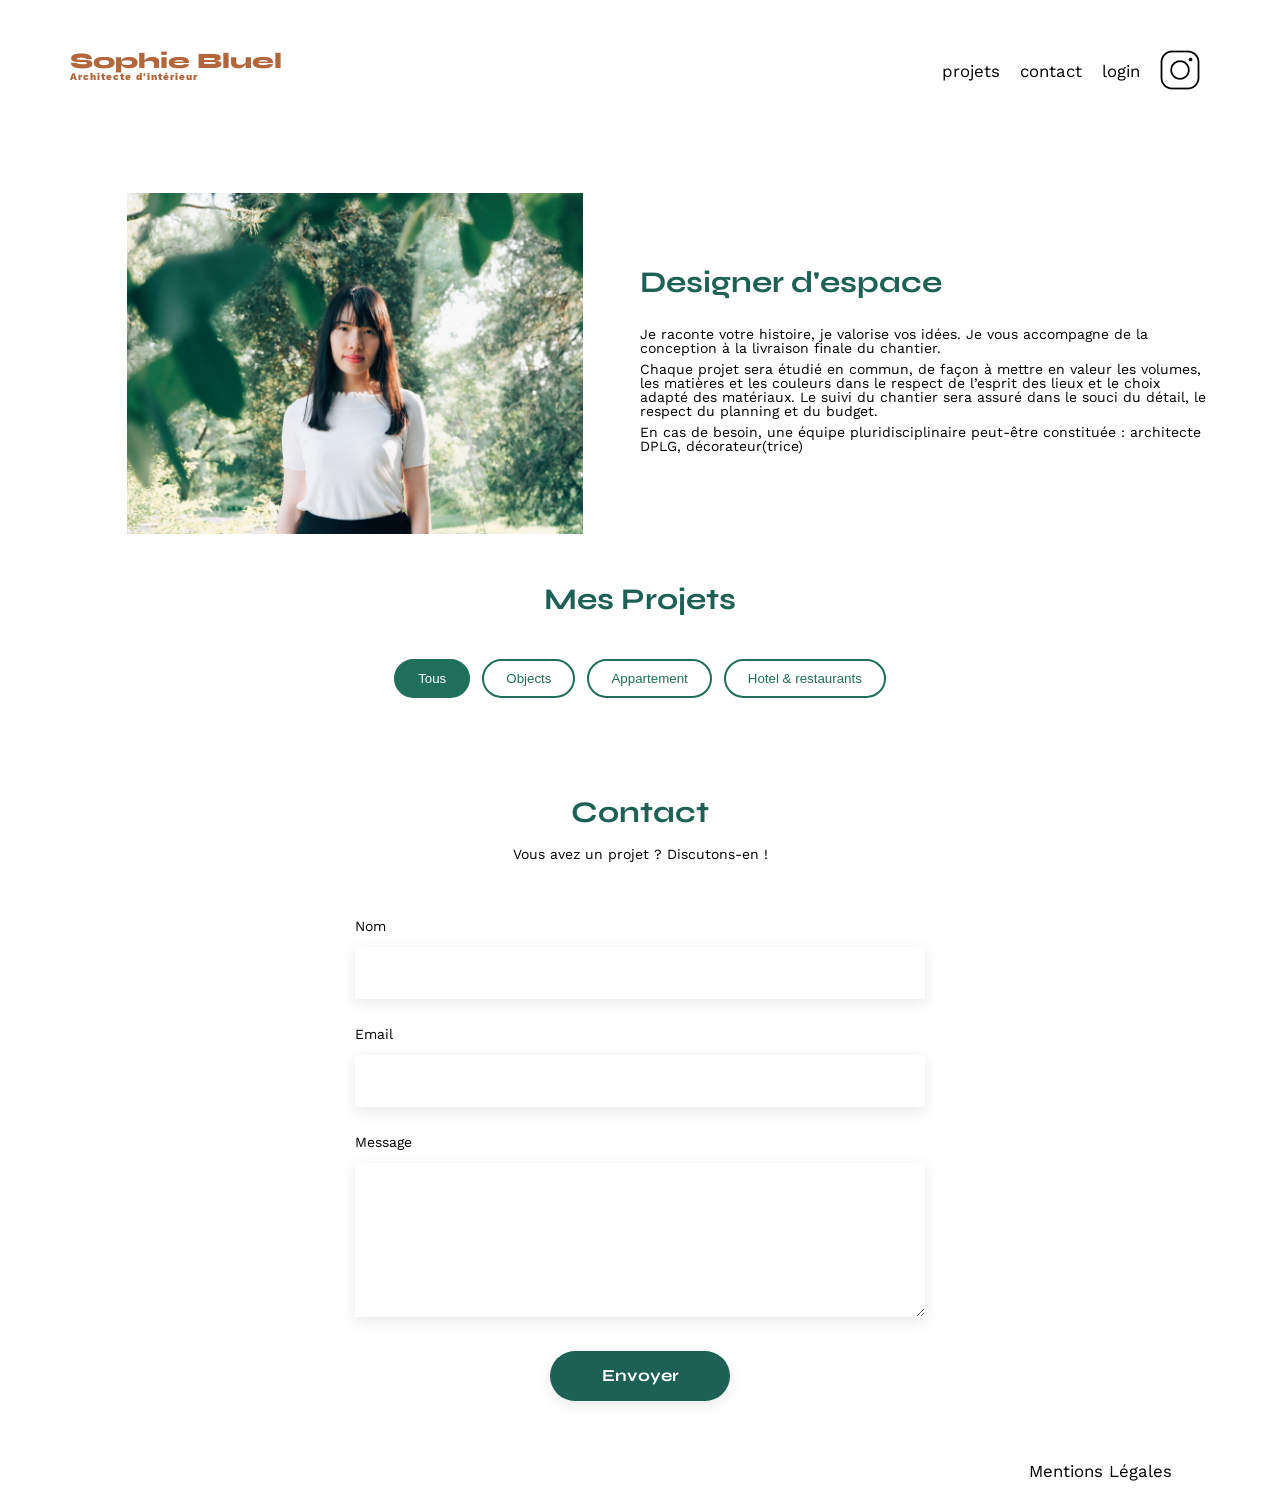
==== commit 1ac7da8c: "Added and connected every modal to the api" ====
--- a/FrontEnd/index.html
+++ b/FrontEnd/index.html
@@ -14,6 +14,60 @@
 </head>
 
 <body>
+	<div class="modal-overlay gallery-modal-overlay" style="display: none;">
+		<div class="modal gallery-modal">
+			<button class="modal-close add-photo-close" type="button" aria-label="Fermer">
+				<img src="./assets/icons/x.png" alt="">
+			</button>
+
+			<h3>Galerie photo</h3>
+
+			<div class="modal-gallery"></div>
+
+			<div class="modal-separator"></div>
+
+			<button class="modal-add-btn" type="button">Ajouter une photo</button>
+		</div>
+	</div>
+
+	<div class="modal-overlay add-photo-overlay" style="display: none;">
+		<div class="modal add-photo-modal">
+			<button class="modal-back" type="button" aria-label="Retour">
+				<img src="./assets/icons/arrowLeft.png" alt="">
+			</button>
+
+			<button class="modal-close add-photo-close" type="button" aria-label="Fermer">
+				<img src="./assets/icons/x.png" alt="">
+			</button>
+
+			<h3>Ajout photo</h3>
+
+			<form class="add-photo-form">
+				<div class="add-photo-upload" id="upload-preview-container">
+					<img src="./assets/icons/defaultPic.png" alt="Image" class="upload-icon" id="default-upload-icon">
+
+					<img src="" alt="Aperçu" class="image-preview" id="image-preview" style="display: none;">
+
+					<label for="photo-upload" class="upload-btn" id="upload-label">+ Ajouter photo</label>
+					<input type="file" id="photo-upload" name="image" accept=".jpg,.jpeg,.png" hidden>
+					<p id="upload-help-text">jpg, png : 4mo max</p>
+				</div>
+
+				<label for="photo-title">Titre</label>
+				<input type="text" id="photo-title" name="title">
+
+				<label for="photo-category">Catégorie</label>
+				<select id="photo-category" name="category">
+					<option value="" selected disabled></option>
+				</select>
+
+				<div class="modal-separator"></div>
+
+				<button type="submit" class="modal-submit-btn" disabled>Valider</button>
+			</form>
+		</div>
+	</div>
+
 	<header>
 		<h1>Sophie Bluel <span>Architecte d'intérieur</span></h1>
 		<nav>
@@ -49,7 +103,7 @@
 					modifier
 				</button>
 			</div>
-		
+
 			<div class="filters">
 				<button class="filter-btn active">Tous</button>
 				<button class="filter-btn">Objects</button>
@@ -58,7 +112,7 @@
 			</div>
 			<div class="gallery"></div>
 		</section>
-		
+
 		<section id="contact">
 			<h2>Contact</h2>
 			<p>Vous avez un projet ? Discutons-en !</p>
--- a/FrontEnd/assets/style.css
+++ b/FrontEnd/assets/style.css
@@ -216,8 +216,6 @@
 
 }
 
-
-
 #contact {
 	width: 50%;
 	margin: auto;
@@ -277,6 +275,299 @@
 	flex: 1;
 }
 
+/* modal styles */
+
+.add-photo-modal {
+	width: 630px;
+	max-width: calc(100% - 40px);
+	padding: 60px 105px 45px;
+	box-sizing: border-box;
+	position: relative;
+	background: #fff;
+	border-radius: 10px;
+}
+
+.add-photo-modal h3 {
+	font-family: "Work Sans", sans-serif;
+	font-size: 26px;
+	font-weight: 400;
+	text-align: center;
+	margin-bottom: 36px;
+	color: #000;
+}
+
+.modal-back {
+	position: absolute;
+	top: 24px;
+	left: 24px;
+	background: none;
+	border: none;
+	font-size: 24px;
+	cursor: pointer;
+	color: #000;
+}
+
+.add-photo-form {
+	display: flex;
+	flex-direction: column;
+}
+
+.add-photo-upload {
+	height: 170px;
+	background: #E8F1F6;
+	border-radius: 3px;
+	display: flex;
+	flex-direction: column;
+	align-items: center;
+	justify-content: center;
+	margin-bottom: 30px;
+}
+
+.upload-icon {
+	width: 76px;
+	height: 76px;
+	object-fit: contain;
+	margin-bottom: 6px;
+	opacity: 0.5;
+}
+
+.upload-btn {
+	display: inline-flex;
+	align-items: center;
+	justify-content: center;
+	width: 173px;
+	height: 36px;
+	border-radius: 50px;
+	background: #CBD6DC;
+	color: #306685;
+	font-size: 14px;
+	font-weight: 500;
+	cursor: pointer;
+	margin-bottom: 8px;
+}
+
+.add-photo-upload p {
+	font-size: 10px;
+	color: #444444;
+}
+
+.add-photo-form label {
+	font-family: "Work Sans", sans-serif;
+	font-size: 14px;
+	color: #3D3D3D;
+	margin-bottom: 10px;
+}
+
+.add-photo-form input,
+.add-photo-form select {
+	height: 51px;
+	border: none;
+	background: #fff;
+	box-shadow: 0px 4px 14px rgba(0, 0, 0, 0.09);
+	margin-bottom: 21px;
+	padding: 0 16px;
+	font-family: "Work Sans", sans-serif;
+	font-size: 14px;
+	box-sizing: border-box;
+}
+
+.add-photo-form input:focus,
+.add-photo-form select:focus {
+	outline: none;
+}
+
+.add-photo-form select {
+	appearance: none;
+	-webkit-appearance: none;
+	-moz-appearance: none;
+	background-image: url("./assets/icons/arrow-down.png");
+	background-repeat: no-repeat;
+	background-position: right 18px center;
+	background-size: 14px;
+	cursor: pointer;
+}
+
+.modal-close,
+.modal-back {
+	background: none;
+	border: none;
+	padding: 0;
+	cursor: pointer;
+	display: flex;
+	align-items: center;
+	justify-content: center;
+}
+
+.modal-close img,
+.modal-back img {
+	width: 18px;
+	height: 18px;
+	object-fit: contain;
+	display: block;
+}
+
+.add-photo-upload {
+	height: 170px;
+	background: #E8F1F6;
+	border-radius: 3px;
+	display: flex;
+	flex-direction: column;
+	align-items: center;
+	justify-content: center;
+	margin-bottom: 30px;
+	position: relative;
+	overflow: hidden;
+}
+
+.image-preview {
+	width: 100%;
+	height: 100%;
+	object-fit: contain;
+	position: absolute;
+	inset: 0;
+	background: #E8F1F6;
+}
+
+.add-photo-upload.has-image {
+	padding: 0;
+}
+
+.add-photo-upload.has-image .upload-icon,
+.add-photo-upload.has-image .upload-btn,
+.add-photo-upload.has-image p {
+	display: none;
+}
+
+.modal-submit-btn {
+	display: block;
+	margin: 0 auto;
+	width: 237px;
+	height: 36px;
+	border: none;
+	border-radius: 60px;
+	font-family: "Syne", sans-serif;
+	font-size: 14px;
+	font-weight: 700;
+	background: #A7A7A7;
+	color: white;
+	cursor: not-allowed;
+}
+
+.modal-submit-btn.enabled {
+	background: #1D6154;
+	cursor: pointer;
+}
+
+.modal-submit-btn.enabled:hover {
+	background: #174d43;
+}
+
+.modal-overlay {
+	position: fixed;
+	inset: 0;
+	background: rgba(0, 0, 0, 0.3);
+	display: flex;
+	align-items: center;
+	justify-content: center;
+	z-index: 1000;
+}
+
+.modal {
+	position: relative;
+	background: #FFFFFF;
+	width: 630px;
+	max-width: calc(100% - 40px);
+	border-radius: 10px;
+	padding: 60px 105px 45px;
+	box-sizing: border-box;
+}
+
+.modal-close {
+	position: absolute;
+	top: 24px;
+	right: 24px;
+	background: none;
+	border: none;
+	font-size: 22px;
+	cursor: pointer;
+	color: #000;
+}
+
+.modal h3 {
+	font-family: "Work Sans", sans-serif;
+	font-size: 26px;
+	font-weight: 400;
+	text-align: center;
+	margin-bottom: 45px;
+	color: #000;
+}
+
+.modal-gallery {
+	display: grid;
+	grid-template-columns: repeat(5, 1fr);
+	gap: 20px 10px;
+}
+
+.modal-gallery-item {
+	position: relative;
+	width: 100%;
+	aspect-ratio: 1 / 1.35;
+	overflow: hidden;
+}
+
+.modal-gallery-item img {
+	width: 100%;
+	height: 100%;
+	object-fit: cover;
+	display: block;
+}
+
+.delete-photo {
+	position: absolute;
+	top: 6px;
+	right: 6px;
+	width: 17px;
+	height: 17px;
+	background: black;
+	border: none;
+	border-radius: 2px;
+	display: flex;
+	align-items: center;
+	justify-content: center;
+	cursor: pointer;
+}
+
+.delete-photo img {
+	width: 10px;
+	height: 10px;
+}
+
+.modal-separator {
+	width: 100%;
+	height: 1px;
+	background: #B3B3B3;
+	margin: 45px 0 35px;
+}
+
+.modal-add-btn {
+	display: block;
+	margin: 0 auto;
+	width: 237px;
+	height: 36px;
+	border: none;
+	border-radius: 60px;
+	background: #1D6154;
+	color: white;
+	font-family: "Syne", sans-serif;
+	font-size: 14px;
+	font-weight: 700;
+	cursor: pointer;
+}
+
+.modal-add-btn:hover {
+	background: #174d43;
+}
+
 /* login styles */
 #login {
 	padding-top: 7%;
@@ -328,4 +619,5 @@
 
 #login a:hover {
 	color: #B1663C;
-}+}
+
